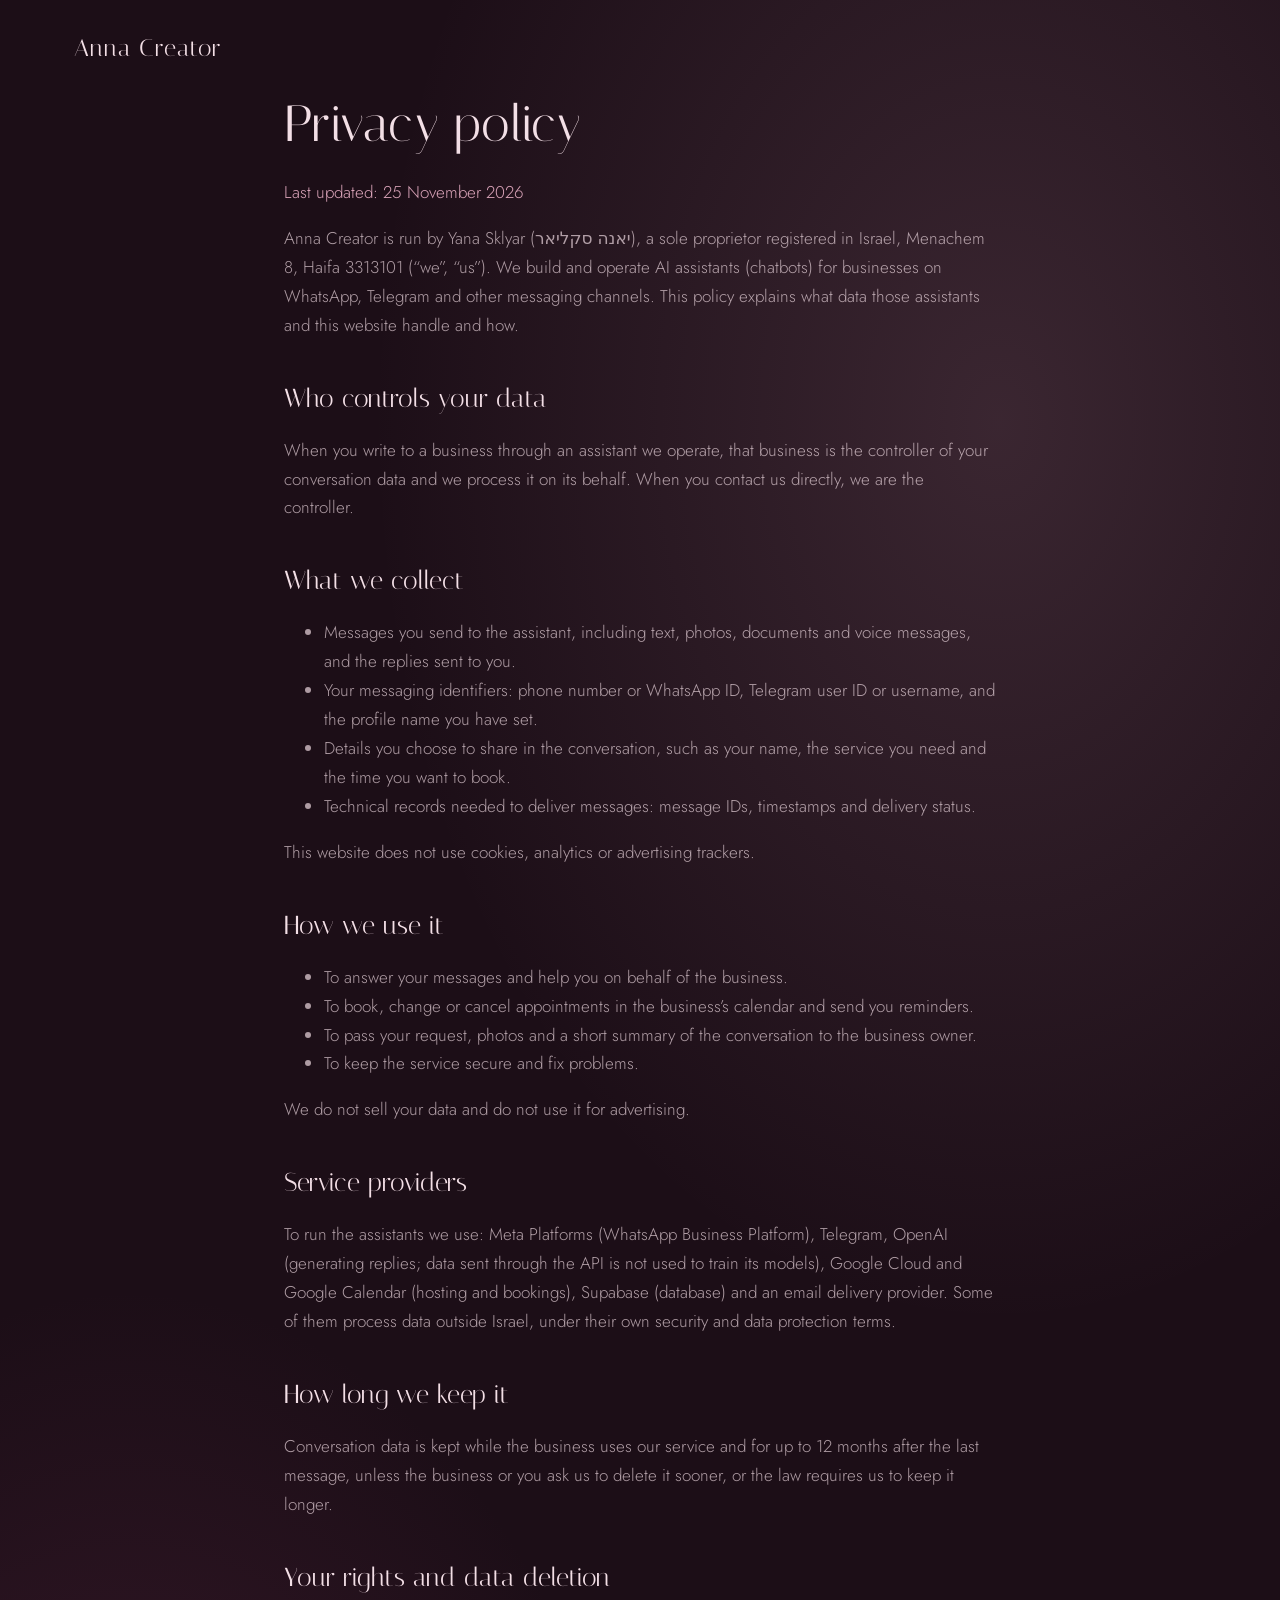
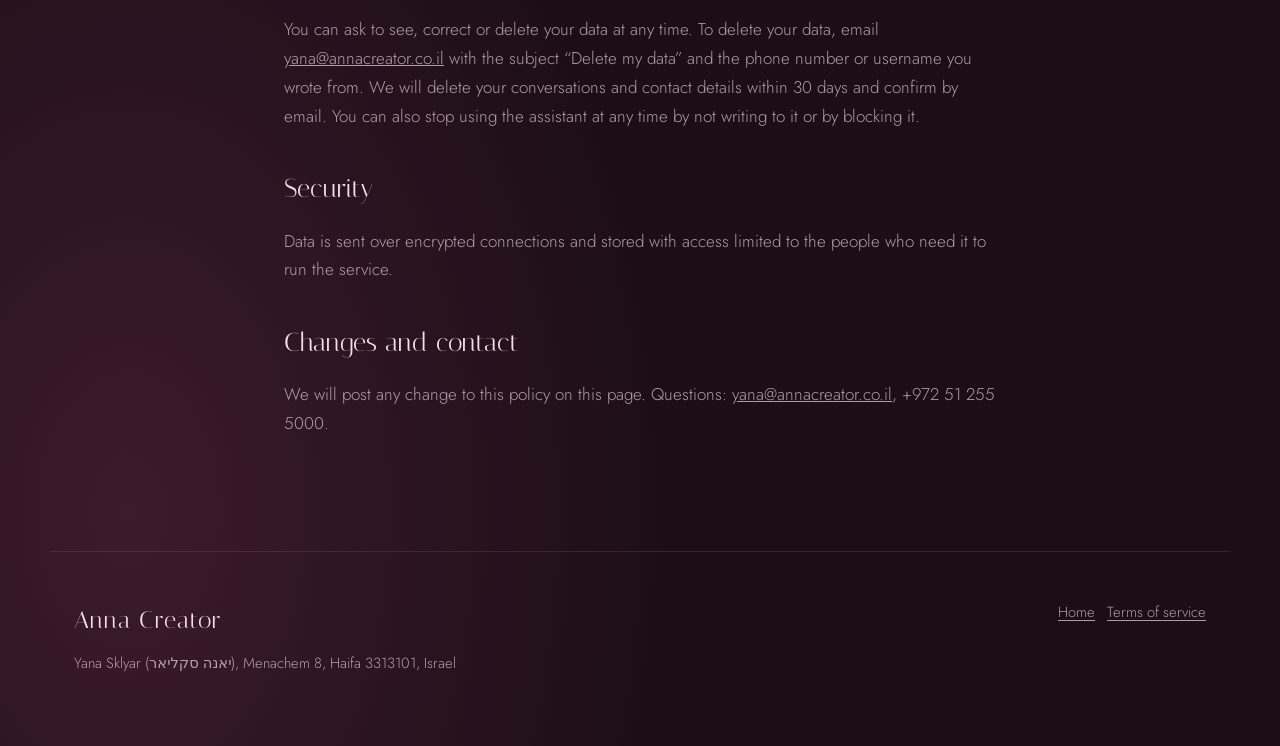
==== privacy.html @ 0d316d3d "Anna Creator site: home, privacy policy, terms Co-Authored-By: Claude Opus 5.5 <noreply@anthropic.co" ====
<!doctype html>
<html lang="en">
<head>
<meta charset="utf-8">
<meta name="viewport" content="width=device-width, initial-scale=1">
<title>Privacy policy — Anna Creator</title>
<link rel="icon" href="assets/favicon.svg" type="image/svg+xml">
<link rel="preconnect" href="https://fonts.googleapis.com">
<link rel="preconnect" href="https://fonts.gstatic.com" crossorigin>
<link href="https://fonts.googleapis.com/css2?family=Italiana&family=Jost:wght@300;400;500&display=swap" rel="stylesheet">
<link rel="stylesheet" href="assets/site.css">
</head>
<body>
<header class="top"><a class="mark" href="/">Anna Creator</a></header>
<main class="doc">
<h1>Privacy policy</h1>
<p class="updated">Last updated: 25 November 2026</p>

<p>Anna Creator is run by Yana Sklyar (יאנה סקליאר), a sole proprietor registered in Israel, Menachem 8, Haifa 3313101 (“we”, “us”). We build and operate AI assistants (chatbots) for businesses on WhatsApp, Telegram and other messaging channels. This policy explains what data those assistants and this website handle and how.</p>

<h2>Who controls your data</h2>
<p>When you write to a business through an assistant we operate, that business is the controller of your conversation data and we process it on its behalf. When you contact us directly, we are the controller.</p>

<h2>What we collect</h2>
<ul>
  <li>Messages you send to the assistant, including text, photos, documents and voice messages, and the replies sent to you.</li>
  <li>Your messaging identifiers: phone number or WhatsApp ID, Telegram user ID or username, and the profile name you have set.</li>
  <li>Details you choose to share in the conversation, such as your name, the service you need and the time you want to book.</li>
  <li>Technical records needed to deliver messages: message IDs, timestamps and delivery status.</li>
</ul>
<p>This website does not use cookies, analytics or advertising trackers.</p>

<h2>How we use it</h2>
<ul>
  <li>To answer your messages and help you on behalf of the business.</li>
  <li>To book, change or cancel appointments in the business’s calendar and send you reminders.</li>
  <li>To pass your request, photos and a short summary of the conversation to the business owner.</li>
  <li>To keep the service secure and fix problems.</li>
</ul>
<p>We do not sell your data and do not use it for advertising.</p>

<h2>Service providers</h2>
<p>To run the assistants we use: Meta Platforms (WhatsApp Business Platform), Telegram, OpenAI (generating replies; data sent through the API is not used to train its models), Google Cloud and Google Calendar (hosting and bookings), Supabase (database) and an email delivery provider. Some of them process data outside Israel, under their own security and data protection terms.</p>

<h2>How long we keep it</h2>
<p>Conversation data is kept while the business uses our service and for up to 12 months after the last message, unless the business or you ask us to delete it sooner, or the law requires us to keep it longer.</p>

<h2>Your rights and data deletion</h2>
<p>You can ask to see, correct or delete your data at any time. To delete your data, email <a href="mailto:yana@annacreator.co.il?subject=Delete%20my%20data">yana@annacreator.co.il</a> with the subject “Delete my data” and the phone number or username you wrote from. We will delete your conversations and contact details within 30 days and confirm by email. You can also stop using the assistant at any time by not writing to it or by blocking it.</p>

<h2>Security</h2>
<p>Data is sent over encrypted connections and stored with access limited to the people who need it to run the service.</p>

<h2>Changes and contact</h2>
<p>We will post any change to this policy on this page. Questions: <a href="mailto:yana@annacreator.co.il">yana@annacreator.co.il</a>, +972 51 255 5000.</p>
</main>
<footer class="foot">
  <div><p class="mark">Anna Creator</p><p>Yana Sklyar (יאנה סקליאר), Menachem 8, Haifa 3313101, Israel</p></div>
  <div><p><a href="/">Home</a> &nbsp; <a href="terms.html">Terms of service</a></p></div>
</footer>
</body>
</html>
---- assets/site.css ----
:root {
  --night: #1c0e17;
  --plum: #3a1c2d;
  --rose: #d9a3b8;
  --blush: #f3dfe6;
  --mist: rgba(243, 223, 230, 0.68);
  --gold: #d4b27a;
  --serif: "Italiana", "Didot", "Bodoni 72", serif;
  --sans: "Jost", "Futura", "Avenir Next", system-ui, sans-serif;
}

* { box-sizing: border-box; }
html { -webkit-text-size-adjust: 100%; }
body {
  margin: 0;
  min-height: 100vh;
  background:
    radial-gradient(ellipse 70% 55% at 78% 18%, rgba(217, 163, 184, 0.16), transparent 70%),
    radial-gradient(ellipse 60% 50% at 10% 90%, rgba(120, 50, 85, 0.35), transparent 70%),
    var(--night);
  color: var(--blush);
  font: 300 1.0625rem/1.7 var(--sans);
  overflow-x: hidden;
}
#dust { position: fixed; inset: 0; width: 100%; height: 100%; pointer-events: none; z-index: 0; }
header, main, footer { position: relative; z-index: 1; }

a { color: inherit; }
a:focus-visible, .btn:focus-visible { outline: 2px solid var(--gold); outline-offset: 4px; border-radius: 2px; }

.top {
  display: flex; justify-content: space-between; align-items: baseline;
  max-width: 1180px; margin: 0 auto; padding: 28px 24px;
}
.mark { font-family: var(--serif); font-size: 1.5rem; letter-spacing: 0.04em; text-decoration: none; margin: 0; }
.top-link { font-size: 0.95rem; color: var(--mist); text-decoration: none; }
.top-link:hover { color: var(--blush); }

main { max-width: 1180px; margin: 0 auto; padding: 0 24px; }

/* hero: the dial is the one bold thing on the page */
.hero {
  display: grid; grid-template-columns: minmax(0, 1fr) minmax(0, 1.05fr);
  gap: 56px; align-items: center; min-height: calc(100vh - 100px); padding-bottom: 64px;
}
.hero-text { order: -1; }
h1 {
  font: 400 clamp(2.6rem, 5.6vw, 4.6rem)/1.04 var(--serif);
  margin: 0 0 28px; letter-spacing: 0.005em;
}
h1 span {
  display: block; margin-top: 18px;
  font-size: 0.5em; line-height: 1.2; color: var(--rose);
}
.lead { max-width: 34em; color: var(--mist); margin: 0 0 36px; }

.actions { display: flex; flex-wrap: wrap; gap: 14px; }
.btn {
  display: inline-block; padding: 14px 26px; border-radius: 999px;
  border: 1px solid rgba(243, 223, 230, 0.35); text-decoration: none;
  font-weight: 400; font-size: 1rem; transition: background 0.25s, border-color 0.25s;
}
.btn:hover { border-color: var(--blush); }
.btn.primary { background: var(--blush); color: var(--night); border-color: var(--blush); }
.btn.primary:hover { background: #fff; }

.dial { position: relative; width: min(100%, 600px); aspect-ratio: 1; justify-self: center; border-radius: 50%; overflow: hidden; }
.ring { position: absolute; inset: 0; width: 100%; height: 100%; overflow: visible; animation: turn 240s linear infinite; }
.ring-line { fill: none; stroke: rgba(243, 223, 230, 0.28); stroke-width: 1; }
.ring-line.faint { stroke: rgba(243, 223, 230, 0.12); }
.ticks line { stroke: rgba(243, 223, 230, 0.35); stroke-width: 1; }
.ticks line.major { stroke: var(--gold); stroke-width: 1.5; }
.ring-text { fill: var(--blush); font: 400 21px var(--sans); letter-spacing: 0.06em; }

.portrait {
  position: absolute; inset: 22%; border-radius: 50%; overflow: hidden;
  box-shadow: 0 0 0 1px rgba(243, 223, 230, 0.25), 0 0 120px 10px rgba(217, 163, 184, 0.22);
}
.portrait img { width: 100%; height: 100%; object-fit: cover; display: block; }

/* a single slow hand: time passing, one sweep per minute */
.hand {
  position: absolute; left: 50%; top: 50%; width: 1px; height: 47%;
  transform-origin: 50% 0; transform: rotate(180deg);
  background: linear-gradient(to bottom, transparent 0 46%, var(--gold) 46% 100%);
  animation: sweep 60s linear infinite;
}
.hand::after {
  content: ""; position: absolute; bottom: -3px; left: -3px; width: 7px; height: 7px;
  border-radius: 50%; background: var(--gold); box-shadow: 0 0 14px 3px rgba(212, 178, 122, 0.7);
}

@keyframes turn { to { transform: rotate(-360deg); } }
@keyframes sweep { from { transform: rotate(180deg); } to { transform: rotate(540deg); } }

/* sections */
section:not(.hero) { padding: 96px 0; border-top: 1px solid rgba(243, 223, 230, 0.1); }
h2 { font: 400 clamp(2rem, 3.6vw, 2.9rem)/1.1 var(--serif); margin: 0 0 24px; }
section p { max-width: 38em; }
.anna > p { color: var(--mist); }

.powers { list-style: none; padding: 0; margin: 40px 0 0; display: grid; grid-template-columns: repeat(2, minmax(0, 1fr)); gap: 28px 56px; max-width: 920px; }
.powers li { padding-left: 26px; position: relative; color: var(--mist); }
.powers li::before { content: "✦"; position: absolute; left: 0; top: 0; color: var(--gold); font-size: 0.85em; }
.powers strong { color: var(--blush); font-weight: 500; }

.apps { display: grid; grid-template-columns: repeat(2, minmax(0, 1fr)); gap: 56px; max-width: 920px; }
.app h3 { font: 400 1.75rem/1.2 var(--serif); margin: 0 0 8px; }
.app p { margin: 0; color: var(--mist); }
.app .stores { margin-top: 14px; display: flex; gap: 22px; }
.stores a { color: var(--rose); text-underline-offset: 4px; }
.stores a:hover { color: var(--blush); }

.ask { text-align: left; }
.ask p { color: var(--mist); margin: 0 0 32px; }

.foot {
  max-width: 1180px; margin: 0 auto; padding: 48px 24px 64px;
  display: flex; justify-content: space-between; gap: 32px; flex-wrap: wrap;
  border-top: 1px solid rgba(243, 223, 230, 0.1); font-size: 0.92rem; color: var(--mist);
}
.foot p { margin: 0 0 6px; }
.foot .mark { color: var(--blush); margin-bottom: 10px; }
.foot a { text-underline-offset: 3px; }

/* legal pages */
.doc { max-width: 760px; padding-bottom: 96px; }
.doc h1 { font-size: clamp(2.2rem, 5vw, 3.2rem); }
.doc h2 { font-size: 1.6rem; margin-top: 44px; }
.doc p, .doc li { color: var(--mist); }
.doc .updated { color: var(--rose); }

@media (max-width: 860px) {
  .hero { grid-template-columns: 1fr; min-height: 0; gap: 40px; padding-top: 8px; }
  .hero-text { order: 0; }
  .dial { width: min(100%, 440px); }
  .powers, .apps { grid-template-columns: 1fr; gap: 24px; }
  section:not(.hero) { padding: 64px 0; }
  .top-link { display: none; }
}
@media (max-width: 420px) {
  .top, main, .foot { padding-left: 16px; padding-right: 16px; }
  .btn { width: 100%; text-align: center; }
}
@media (prefers-reduced-motion: reduce) {
  .ring, .hand { animation: none; }
}
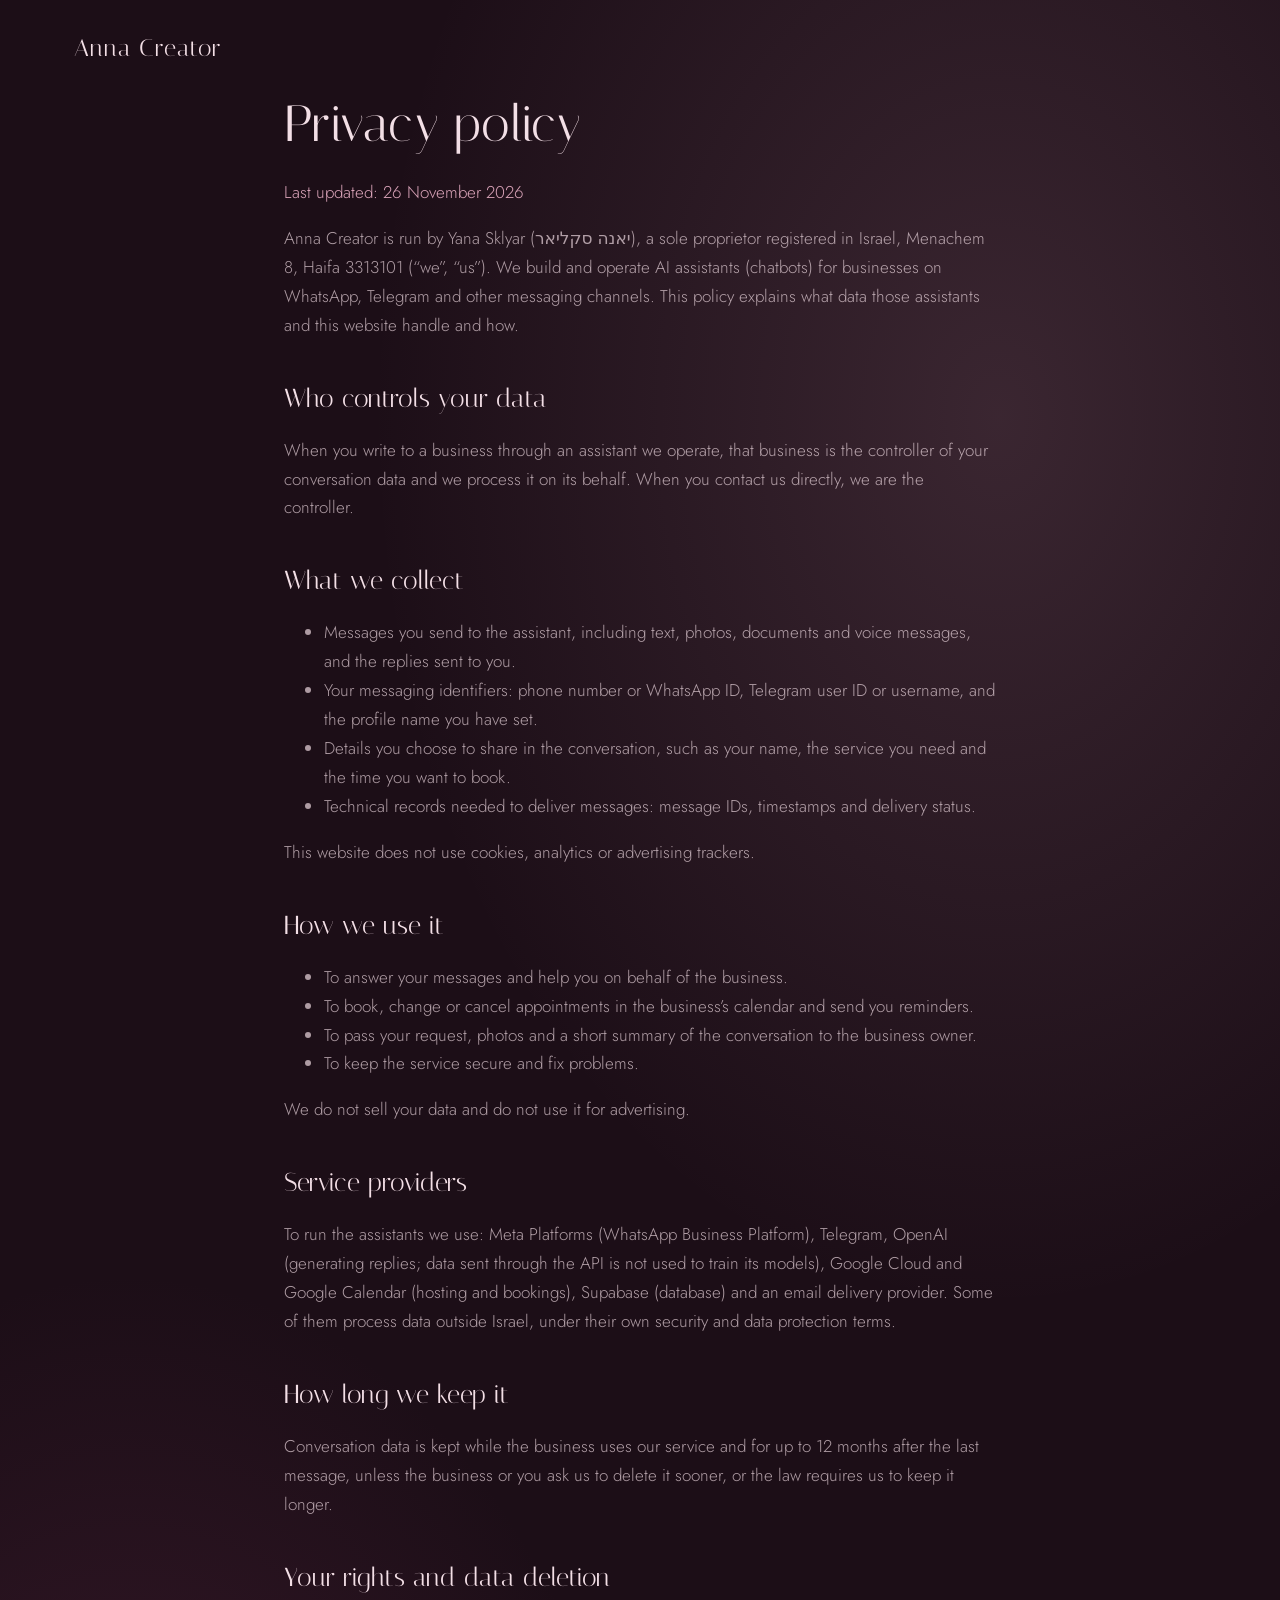
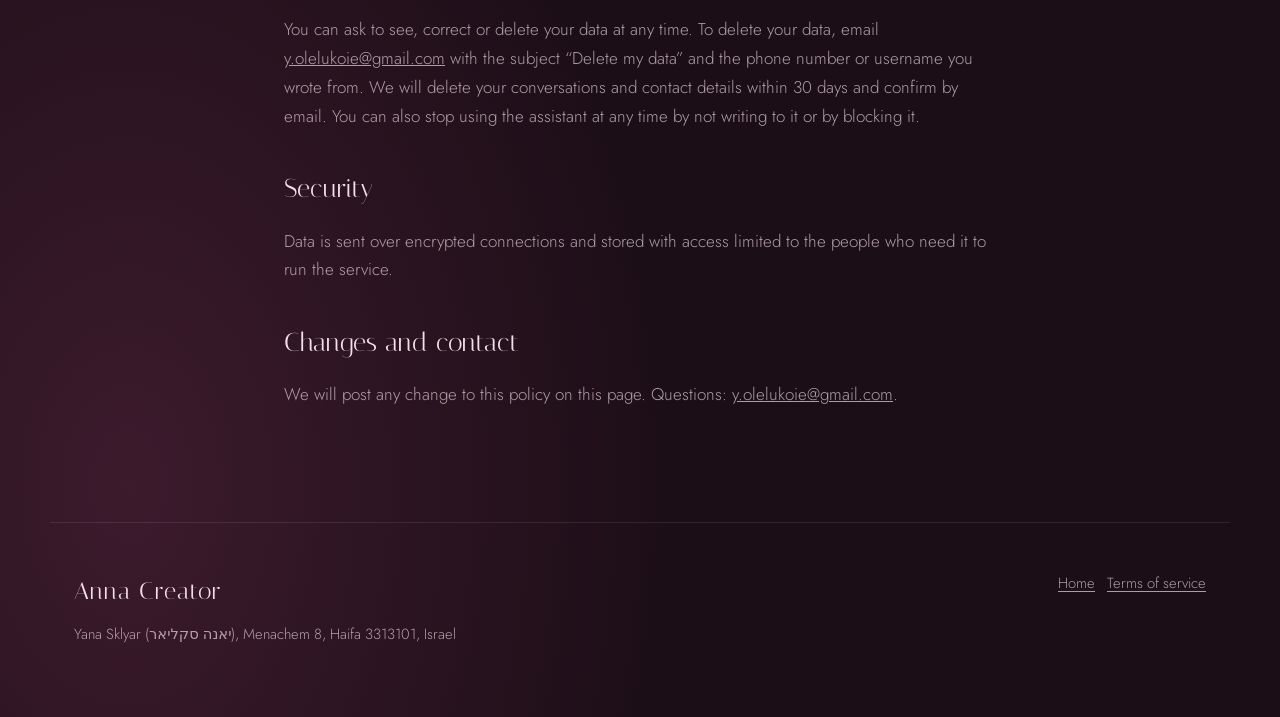
==== commit 5fbbca35: "Rework landing: new headline, Anna capabilities, assistant decision tree, contacts Contacts are now " ====
--- a/privacy.html
+++ b/privacy.html
@@ -14,7 +14,7 @@
 <header class="top"><a class="mark" href="/">Anna Creator</a></header>
 <main class="doc">
 <h1>Privacy policy</h1>
-<p class="updated">Last updated: 25 November 2026</p>
+<p class="updated">Last updated: 26 November 2026</p>
 
 <p>Anna Creator is run by Yana Sklyar (יאנה סקליאר), a sole proprietor registered in Israel, Menachem 8, Haifa 3313101 (“we”, “us”). We build and operate AI assistants (chatbots) for businesses on WhatsApp, Telegram and other messaging channels. This policy explains what data those assistants and this website handle and how.</p>
 
@@ -46,13 +46,13 @@
 <p>Conversation data is kept while the business uses our service and for up to 12 months after the last message, unless the business or you ask us to delete it sooner, or the law requires us to keep it longer.</p>
 
 <h2>Your rights and data deletion</h2>
-<p>You can ask to see, correct or delete your data at any time. To delete your data, email <a href="mailto:yana@annacreator.co.il?subject=Delete%20my%20data">yana@annacreator.co.il</a> with the subject “Delete my data” and the phone number or username you wrote from. We will delete your conversations and contact details within 30 days and confirm by email. You can also stop using the assistant at any time by not writing to it or by blocking it.</p>
+<p>You can ask to see, correct or delete your data at any time. To delete your data, email <a href="mailto:y.olelukoie@gmail.com?subject=Delete%20my%20data">y.olelukoie@gmail.com</a> with the subject “Delete my data” and the phone number or username you wrote from. We will delete your conversations and contact details within 30 days and confirm by email. You can also stop using the assistant at any time by not writing to it or by blocking it.</p>
 
 <h2>Security</h2>
 <p>Data is sent over encrypted connections and stored with access limited to the people who need it to run the service.</p>
 
 <h2>Changes and contact</h2>
-<p>We will post any change to this policy on this page. Questions: <a href="mailto:yana@annacreator.co.il">yana@annacreator.co.il</a>, +972 51 255 5000.</p>
+<p>We will post any change to this policy on this page. Questions: <a href="mailto:y.olelukoie@gmail.com">y.olelukoie@gmail.com</a>.</p>
 </main>
 <footer class="foot">
   <div><p class="mark">Anna Creator</p><p>Yana Sklyar (יאנה סקליאר), Menachem 8, Haifa 3313101, Israel</p></div>
--- a/assets/site.css
+++ b/assets/site.css
@@ -29,12 +29,14 @@
 a:focus-visible, .btn:focus-visible { outline: 2px solid var(--gold); outline-offset: 4px; border-radius: 2px; }
 
 .top {
-  display: flex; justify-content: space-between; align-items: baseline;
+  display: flex; justify-content: space-between; align-items: center;
   max-width: 1180px; margin: 0 auto; padding: 28px 24px;
 }
 .mark { font-family: var(--serif); font-size: 1.5rem; letter-spacing: 0.04em; text-decoration: none; margin: 0; }
 .top-link { font-size: 0.95rem; color: var(--mist); text-decoration: none; }
 .top-link:hover { color: var(--blush); }
+.top-btn { font-size: 0.92rem; text-decoration: none; padding: 8px 18px; border-radius: 999px; border: 1px solid var(--blush); white-space: nowrap; }
+.top-btn:hover { background: var(--blush); color: var(--night); }
 
 main { max-width: 1180px; margin: 0 auto; padding: 0 24px; }
 
@@ -130,11 +132,87 @@
 .doc p, .doc li { color: var(--mist); }
 .doc .updated { color: var(--rose); }
 
+
+.hint { margin: 18px 0 0; font-size: 0.92rem; color: var(--rose); }
+.sec-lead { color: var(--mist); margin: 0 0 40px; }
+.powers { grid-template-columns: repeat(3, minmax(0, 1fr)); max-width: none; gap: 22px 40px; }
+.apps { grid-template-columns: repeat(3, minmax(0, 1fr)); max-width: none; gap: 40px; }
+
+/* decision tree */
+.tree { --line: rgba(212, 178, 122, 0.55); max-width: 1040px; }
+.root {
+  width: max-content; margin: 0 auto; padding: 10px 26px; border-radius: 999px;
+  border: 1px solid var(--gold); font: 400 1.35rem/1.2 var(--serif); position: relative;
+}
+.root::after { content: ""; position: absolute; left: 50%; top: 100%; height: 28px; border-left: 1px solid var(--line); }
+.tones { display: grid; grid-template-columns: repeat(3, minmax(0, 1fr)); gap: 14px; position: relative; margin-top: 28px; padding-top: 26px; }
+.tones::before { content: ""; position: absolute; top: 0; left: calc(100% / 6); right: calc(100% / 6); border-top: 1px solid var(--line); }
+.tone {
+  position: relative; font: 400 1rem/1.25 var(--sans); color: var(--blush); cursor: pointer;
+  background: rgba(58, 28, 45, 0.55); border: 1px solid rgba(243, 223, 230, 0.25);
+  border-radius: 14px; padding: 14px 10px; transition: background 0.25s, border-color 0.25s, color 0.25s;
+}
+.tone::before { content: ""; position: absolute; left: 50%; bottom: 100%; height: 26px; border-left: 1px solid var(--line); }
+.tone:hover { border-color: var(--blush); }
+.tone[aria-selected="true"] { background: var(--blush); color: var(--night); border-color: var(--blush); }
+.tone[aria-selected="true"]::after { content: ""; position: absolute; left: 50%; top: 100%; height: 28px; border-left: 1px solid var(--gold); }
+.tone:focus-visible { outline: 2px solid var(--gold); outline-offset: 3px; }
+
+.panel {
+  margin-top: 28px; padding: 32px; border: 1px solid rgba(212, 178, 122, 0.35); border-radius: 20px;
+  background: rgba(28, 14, 23, 0.6); display: grid; grid-template-columns: minmax(0, 0.9fr) minmax(0, 1.1fr); gap: 40px;
+}
+.panel[hidden] { display: none; }
+.panel.enter .chat .msg, .panel.enter .branches li { animation: grow 0.45s ease both; }
+.panel.enter .branches li:nth-child(n) { animation-delay: calc(var(--i, 0) * 50ms); }
+@keyframes grow { from { opacity: 0; transform: translateY(6px); } to { opacity: 1; transform: none; } }
+
+.voice-note { color: var(--mist); margin: 0 0 18px; font-size: 0.98rem; }
+.chat { display: flex; flex-direction: column; gap: 8px; }
+.msg { margin: 0; max-width: 85%; padding: 9px 14px; border-radius: 16px; font-size: 0.95rem; line-height: 1.45; }
+.msg-sep { margin: 6px 0; text-align: center; font-size: 0.8rem; color: var(--rose); }
+.msg.in { align-self: flex-start; background: rgba(243, 223, 230, 0.1); border-bottom-left-radius: 4px; }
+.msg.out { align-self: flex-end; background: rgba(217, 163, 184, 0.28); color: #fff; border-bottom-right-radius: 4px; }
+
+.branches { list-style: none; margin: 0; padding: 0 0 0 22px; display: flex; flex-direction: column; gap: 14px; }
+.branches li { position: relative; display: grid; grid-template-columns: 8.5em minmax(0, 1fr); align-items: baseline; gap: 6px 12px; }
+.branches li::before { content: ""; position: absolute; left: -22px; top: 0.85em; width: 16px; border-top: 1px solid var(--line); }
+.branches li::after { content: ""; position: absolute; left: -22px; top: -7px; bottom: -7px; border-left: 1px solid var(--line); }
+.branches li:first-child::after { top: 0; }
+.branches li:last-child::after { bottom: auto; height: calc(0.85em + 7px); }
+.node { font-weight: 500; color: var(--blush); }
+.leaves { display: flex; flex-wrap: wrap; gap: 6px; }
+.leaves i {
+  font-style: normal; font-size: 0.84rem; color: var(--mist); padding: 2px 10px;
+  border: 1px solid rgba(243, 223, 230, 0.18); border-radius: 999px;
+}
+.tree-foot { color: var(--mist); font-size: 0.95rem; margin: 22px 0 0; }
+
+.kind-list, .facts { list-style: none; padding: 0; margin: 0; display: grid; grid-template-columns: repeat(2, minmax(0, 1fr)); gap: 18px 56px; max-width: 980px; }
+.kind-list li, .facts li { color: var(--mist); padding-left: 26px; position: relative; }
+.kind-list li::before, .facts li::before { content: "✦"; position: absolute; left: 0; color: var(--gold); font-size: 0.85em; }
+.kind-list strong { color: var(--blush); font-weight: 500; }
+.facts li::before { content: "—"; color: var(--rose); }
+
+@media (max-width: 1000px) {
+  .powers, .apps { grid-template-columns: repeat(2, minmax(0, 1fr)); }
+}
+@media (max-width: 860px) {
+  .panel { grid-template-columns: 1fr; padding: 22px 18px; gap: 28px; }
+  .kind-list, .facts { grid-template-columns: 1fr; gap: 14px; }
+  .branches li { grid-template-columns: 1fr; }
+}
+@media (max-width: 420px) {
+  .tones { gap: 8px; }
+  .tone { font-size: 0.88rem; padding: 12px 6px; }
+  .msg { max-width: 92%; }
+}
+
 @media (max-width: 860px) {
   .hero { grid-template-columns: 1fr; min-height: 0; gap: 40px; padding-top: 8px; }
-  .hero-text { order: 0; }
-  .dial { width: min(100%, 440px); }
-  .powers, .apps { grid-template-columns: 1fr; gap: 24px; }
+  .hero-text { order: -1; }
+  .dial { width: min(86%, 400px); }
+  .powers, .apps { grid-template-columns: 1fr; gap: 20px; }
   section:not(.hero) { padding: 64px 0; }
   .top-link { display: none; }
 }
@@ -144,4 +222,5 @@
 }
 @media (prefers-reduced-motion: reduce) {
   .ring, .hand { animation: none; }
-}
+  .panel.enter .chat .msg, .panel.enter .branches li { animation: none; }
+}
